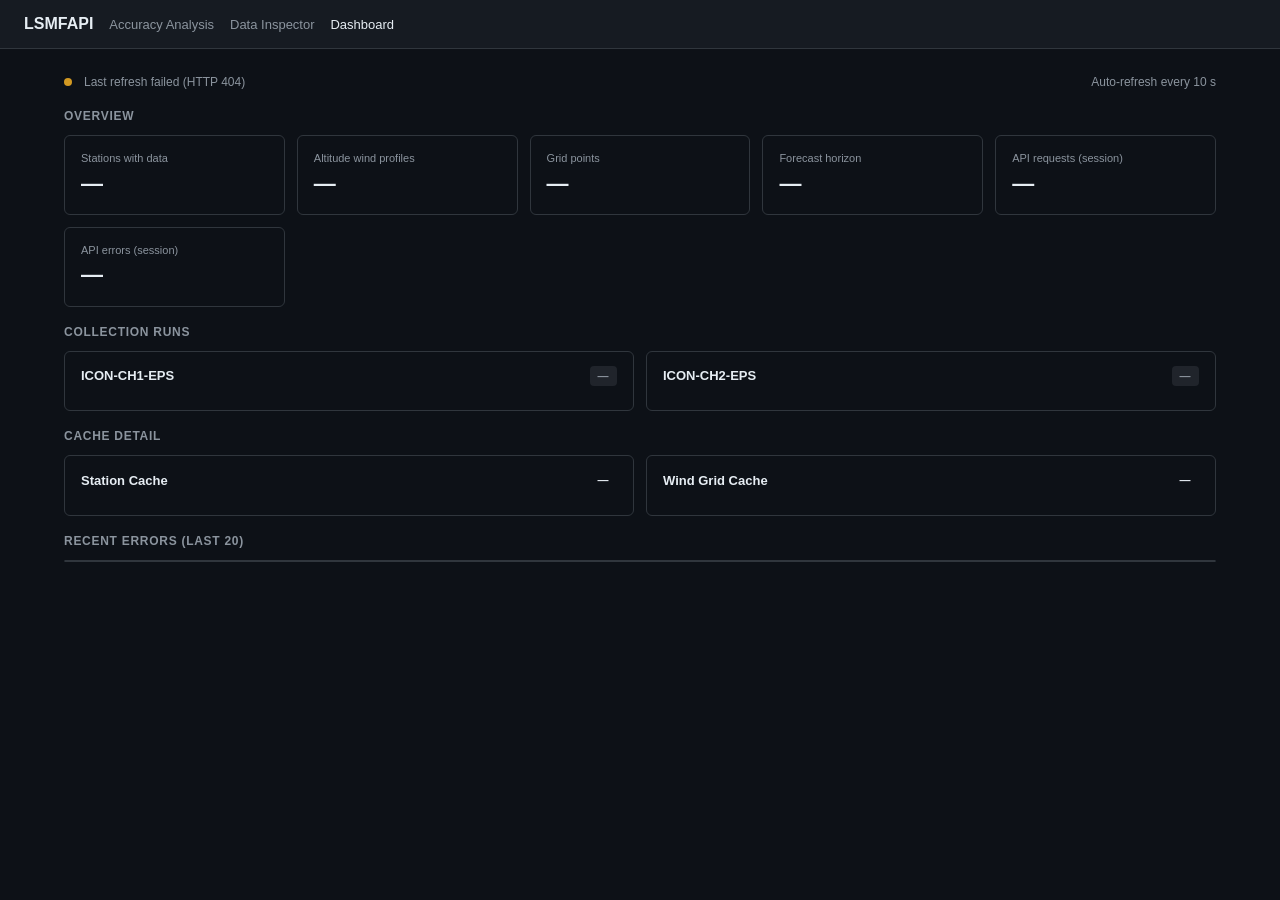
==== static/dashboard.html @ 5704155c "v0.2.0 — Dashboard, Data Inspector, grid wind fix, cache persistence Features: - Dashboard page (/da" ====
<!DOCTYPE html>
<html lang="en">
<head>
  <meta charset="UTF-8">
  <meta name="viewport" content="width=device-width, initial-scale=1.0">
  <title>LSMFAPI — Dashboard</title>
  <link rel="stylesheet" href="/static/shared.css">
  <style>
    .section-title {
      font-size: 12px;
      font-weight: 600;
      color: var(--text-muted);
      letter-spacing: 0.06em;
      text-transform: uppercase;
      margin-bottom: 10px;
    }

    .stat-grid {
      display: grid;
      grid-template-columns: repeat(auto-fill, minmax(220px, 1fr));
      gap: 12px;
      margin-bottom: 16px;
    }

    .stat-card {
      background: var(--bg);
      border: 1px solid var(--border);
      border-radius: 6px;
      padding: 14px 16px;
    }

    .stat-label {
      font-size: 11px;
      color: var(--text-muted);
      font-weight: 500;
      margin-bottom: 4px;
    }

    .stat-value {
      font-size: 22px;
      font-weight: 600;
      color: var(--text);
      line-height: 1.2;
    }

    .stat-sub {
      font-size: 11px;
      color: var(--text-muted);
      margin-top: 3px;
    }

    .badge {
      display: inline-block;
      border-radius: 4px;
      font-size: 11px;
      font-weight: 600;
      padding: 2px 8px;
      text-transform: uppercase;
      letter-spacing: 0.04em;
    }

    .badge-ok      { background: rgba(63, 185, 80, 0.15); color: var(--success); }
    .badge-warn    { background: rgba(210, 153, 34, 0.15); color: var(--warning); }
    .badge-err     { background: rgba(248, 81, 73, 0.15);  color: var(--danger);  }
    .badge-running { background: rgba(56, 139, 253, 0.15); color: var(--accent);  }
    .badge-idle    { background: rgba(139, 148, 158, 0.15); color: var(--text-muted); }

    .model-grid {
      display: grid;
      grid-template-columns: 1fr 1fr;
      gap: 12px;
      margin-bottom: 16px;
    }

    @media (max-width: 700px) {
      .model-grid { grid-template-columns: 1fr; }
    }

    .model-card {
      background: var(--bg);
      border: 1px solid var(--border);
      border-radius: 6px;
      padding: 14px 16px;
    }

    .model-header {
      display: flex;
      align-items: center;
      justify-content: space-between;
      margin-bottom: 10px;
    }

    .model-name {
      font-size: 13px;
      font-weight: 600;
    }

    .model-row {
      display: flex;
      justify-content: space-between;
      font-size: 12px;
      padding: 3px 0;
      border-bottom: 1px solid var(--border);
    }

    .model-row:last-child { border-bottom: none; }

    .model-row-label { color: var(--text-muted); }

    .progress-wrap {
      margin-top: 8px;
    }

    .progress-bar-bg {
      background: var(--border);
      border-radius: 3px;
      height: 6px;
      overflow: hidden;
    }

    .progress-bar-fill {
      background: var(--accent);
      border-radius: 3px;
      height: 6px;
      transition: width 0.4s ease;
    }

    .progress-label {
      font-size: 11px;
      color: var(--text-muted);
      margin-top: 3px;
    }

    .refresh-bar {
      display: flex;
      align-items: center;
      gap: 12px;
      margin-bottom: 16px;
      font-size: 12px;
      color: var(--text-muted);
    }

    .dot {
      display: inline-block;
      width: 8px;
      height: 8px;
      border-radius: 50%;
      background: var(--success);
    }

    .dot-warn { background: var(--warning); }
    .dot-err  { background: var(--danger); }
  </style>
</head>
<body>
  <header>
    <h1>LSMFAPI</h1>
    <nav>
      <a href="/accuracy">Accuracy Analysis</a>
      <a href="/data" style="margin-left:12px;">Data Inspector</a>
      <a href="/dashboard" class="active" style="margin-left:12px;">Dashboard</a>
    </nav>
  </header>

  <main>
    <div class="refresh-bar">
      <span id="refresh-dot" class="dot"></span>
      <span id="refresh-status">Loading…</span>
      <span style="margin-left:auto;">Auto-refresh every 10 s</span>
    </div>

    <!-- Overview stats -->
    <div class="section-title">Overview</div>
    <div class="stat-grid" id="overview-grid">
      <div class="stat-card"><div class="stat-label">Stations with data</div><div class="stat-value" id="ov-stations">—</div><div class="stat-sub" id="ov-stations-sub"></div></div>
      <div class="stat-card"><div class="stat-label">Altitude wind profiles</div><div class="stat-value" id="ov-altwinds">—</div></div>
      <div class="stat-card"><div class="stat-label">Grid points</div><div class="stat-value" id="ov-grid-pts">—</div><div class="stat-sub" id="ov-grid-sub"></div></div>
      <div class="stat-card"><div class="stat-label">Forecast horizon</div><div class="stat-value" id="ov-horizon">—</div><div class="stat-sub" id="ov-horizon-sub"></div></div>
      <div class="stat-card"><div class="stat-label">API requests (session)</div><div class="stat-value" id="ov-requests">—</div><div class="stat-sub" id="ov-requests-sub"></div></div>
      <div class="stat-card"><div class="stat-label">API errors (session)</div><div class="stat-value" id="ov-errors">—</div><div class="stat-sub" id="ov-errors-sub"></div></div>
    </div>

    <!-- Collection runs -->
    <div class="section-title">Collection Runs</div>
    <div class="model-grid">
      <div class="model-card" id="col-ch1">
        <div class="model-header">
          <span class="model-name">ICON-CH1-EPS</span>
          <span class="badge badge-idle" id="col-ch1-badge">—</span>
        </div>
        <div id="col-ch1-progress" style="display:none;" class="progress-wrap">
          <div class="progress-bar-bg"><div class="progress-bar-fill" id="col-ch1-bar" style="width:0%"></div></div>
          <div class="progress-label" id="col-ch1-prog-label"></div>
        </div>
        <div id="col-ch1-rows"></div>
      </div>
      <div class="model-card" id="col-ch2">
        <div class="model-header">
          <span class="model-name">ICON-CH2-EPS</span>
          <span class="badge badge-idle" id="col-ch2-badge">—</span>
        </div>
        <div id="col-ch2-progress" style="display:none;" class="progress-wrap">
          <div class="progress-bar-bg"><div class="progress-bar-fill" id="col-ch2-bar" style="width:0%"></div></div>
          <div class="progress-label" id="col-ch2-prog-label"></div>
        </div>
        <div id="col-ch2-rows"></div>
      </div>
    </div>

    <!-- Cache detail -->
    <div class="section-title">Cache Detail</div>
    <div class="model-grid">
      <div class="model-card">
        <div class="model-header">
          <span class="model-name">Station Cache</span>
          <span class="badge" id="cache-station-badge">—</span>
        </div>
        <div id="cache-station-rows"></div>
      </div>
      <div class="model-card">
        <div class="model-header">
          <span class="model-name">Wind Grid Cache</span>
          <span class="badge" id="cache-grid-badge">—</span>
        </div>
        <div id="cache-grid-rows"></div>
      </div>
    </div>

    <!-- Recent errors -->
    <div class="section-title">Recent Errors (last 20)</div>
    <div class="card" style="padding:0;overflow:hidden;">
      <div id="errors-empty" class="muted" style="padding:16px;display:none;">No errors recorded this session.</div>
      <table id="errors-table" style="display:none;">
        <thead>
          <tr>
            <th>Time</th>
            <th>Method</th>
            <th>Path</th>
            <th>Status</th>
            <th>Detail</th>
          </tr>
        </thead>
        <tbody id="errors-tbody"></tbody>
      </table>
    </div>
  </main>

  <script src="/static/dashboard.js"></script>
</body>
</html>
---- static/shared.css ----
*, *::before, *::after {
  box-sizing: border-box;
  margin: 0;
  padding: 0;
}

:root {
  --bg: #0d1117;
  --surface: #161b22;
  --border: #30363d;
  --text: #e6edf3;
  --text-muted: #8b949e;
  --accent: #388bfd;
  --accent-hover: #58a6ff;
  --danger: #f85149;
  --success: #3fb950;
  --warning: #d29922;
}

body {
  background: var(--bg);
  color: var(--text);
  font-family: -apple-system, BlinkMacSystemFont, "Segoe UI", sans-serif;
  font-size: 14px;
  line-height: 1.5;
}

a {
  color: var(--accent);
  text-decoration: none;
}

a:hover {
  color: var(--accent-hover);
  text-decoration: underline;
}

header {
  background: var(--surface);
  border-bottom: 1px solid var(--border);
  padding: 12px 24px;
  display: flex;
  align-items: center;
  gap: 16px;
}

header h1 {
  font-size: 16px;
  font-weight: 600;
}

nav a {
  color: var(--text-muted);
  font-size: 13px;
}

nav a:hover,
nav a.active {
  color: var(--text);
  text-decoration: none;
}

main {
  max-width: 1200px;
  margin: 0 auto;
  padding: 24px;
}

.card {
  background: var(--surface);
  border: 1px solid var(--border);
  border-radius: 6px;
  padding: 16px;
  margin-bottom: 16px;
}

.form-row {
  display: flex;
  gap: 12px;
  align-items: flex-end;
  flex-wrap: wrap;
}

.form-group {
  display: flex;
  flex-direction: column;
  gap: 4px;
}

label {
  font-size: 12px;
  color: var(--text-muted);
  font-weight: 500;
}

select,
input[type="date"],
input[type="text"],
input[type="number"] {
  background: var(--bg);
  border: 1px solid var(--border);
  border-radius: 6px;
  color: var(--text);
  font-size: 13px;
  padding: 6px 10px;
  min-width: 160px;
}

select:focus,
input:focus {
  outline: none;
  border-color: var(--accent);
}

button {
  background: var(--accent);
  border: none;
  border-radius: 6px;
  color: #fff;
  cursor: pointer;
  font-size: 13px;
  font-weight: 500;
  padding: 7px 16px;
  white-space: nowrap;
}

button:hover {
  background: var(--accent-hover);
}

button:disabled {
  opacity: 0.5;
  cursor: not-allowed;
}

table {
  width: 100%;
  border-collapse: collapse;
  font-size: 13px;
}

th {
  background: var(--bg);
  border-bottom: 1px solid var(--border);
  color: var(--text-muted);
  font-weight: 500;
  padding: 8px 12px;
  text-align: left;
}

td {
  border-bottom: 1px solid var(--border);
  padding: 8px 12px;
}

tr:last-child td {
  border-bottom: none;
}

.error {
  color: var(--danger);
  font-size: 13px;
}

.muted {
  color: var(--text-muted);
}

.chart-container {
  position: relative;
  height: 280px;
  width: 100%;
}
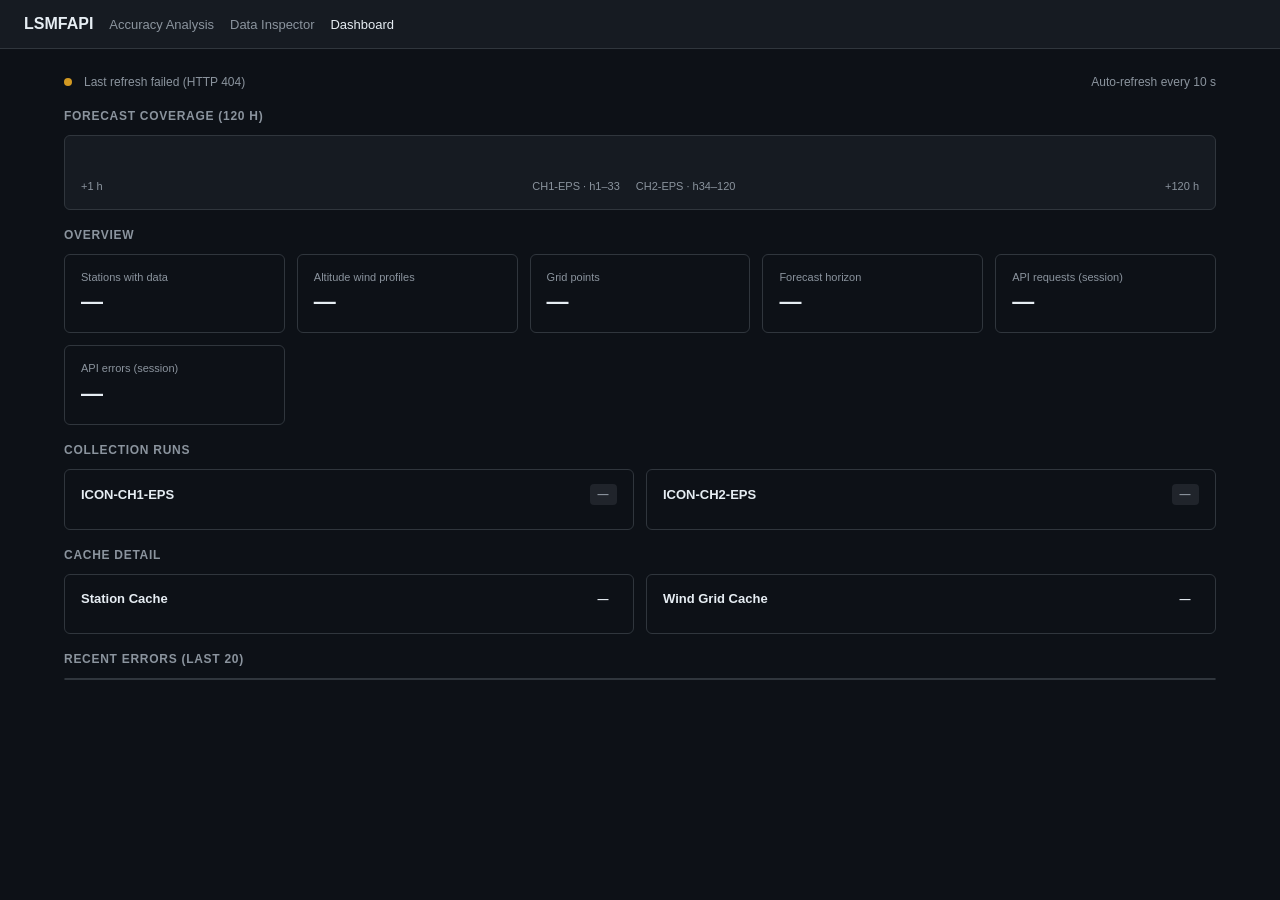
==== commit f528355c: "leftover commits" ====
--- a/static/dashboard.html
+++ b/static/dashboard.html
@@ -150,6 +150,50 @@
 
     .dot-warn { background: var(--warning); }
     .dot-err  { background: var(--danger); }
+
+    /* ── Forecast coverage bar ── */
+    .coverage-bar {
+      display: flex;
+      align-items: stretch;
+      gap: 2px;
+      height: 22px;
+    }
+
+    .cov-seg {
+      flex: 1;
+      border-radius: 2px;
+      background: var(--danger);
+      cursor: default;
+      transition: opacity 0.15s;
+    }
+    .cov-seg:hover { opacity: 0.65; }
+    .cov-seg.ok    { background: var(--success); }
+
+    .cov-divider {
+      width: 8px;
+      flex-shrink: 0;
+      display: flex;
+      align-items: center;
+      justify-content: center;
+      color: var(--border);
+      font-size: 10px;
+    }
+
+    .coverage-labels {
+      display: flex;
+      justify-content: space-between;
+      font-size: 11px;
+      color: var(--text-muted);
+      margin-top: 6px;
+    }
+
+    .coverage-labels .cov-center {
+      display: flex;
+      gap: 0;
+      flex: 1;
+      justify-content: center;
+      gap: 16px;
+    }
   </style>
 </head>
 <body>
@@ -167,6 +211,20 @@
       <span id="refresh-dot" class="dot"></span>
       <span id="refresh-status">Loading…</span>
       <span style="margin-left:auto;">Auto-refresh every 10 s</span>
+    </div>
+
+    <!-- Forecast Coverage Bar -->
+    <div class="section-title">Forecast Coverage (120 h)</div>
+    <div class="card" style="padding: 14px 16px; margin-bottom: 16px;">
+      <div class="coverage-bar" id="coverage-bar"></div>
+      <div class="coverage-labels">
+        <span>+1 h</span>
+        <div class="cov-center">
+          <span id="cov-ch1-lbl">CH1-EPS · h1–33</span>
+          <span id="cov-ch2-lbl">CH2-EPS · h34–120</span>
+        </div>
+        <span>+120 h</span>
+      </div>
     </div>
 
     <!-- Overview stats -->
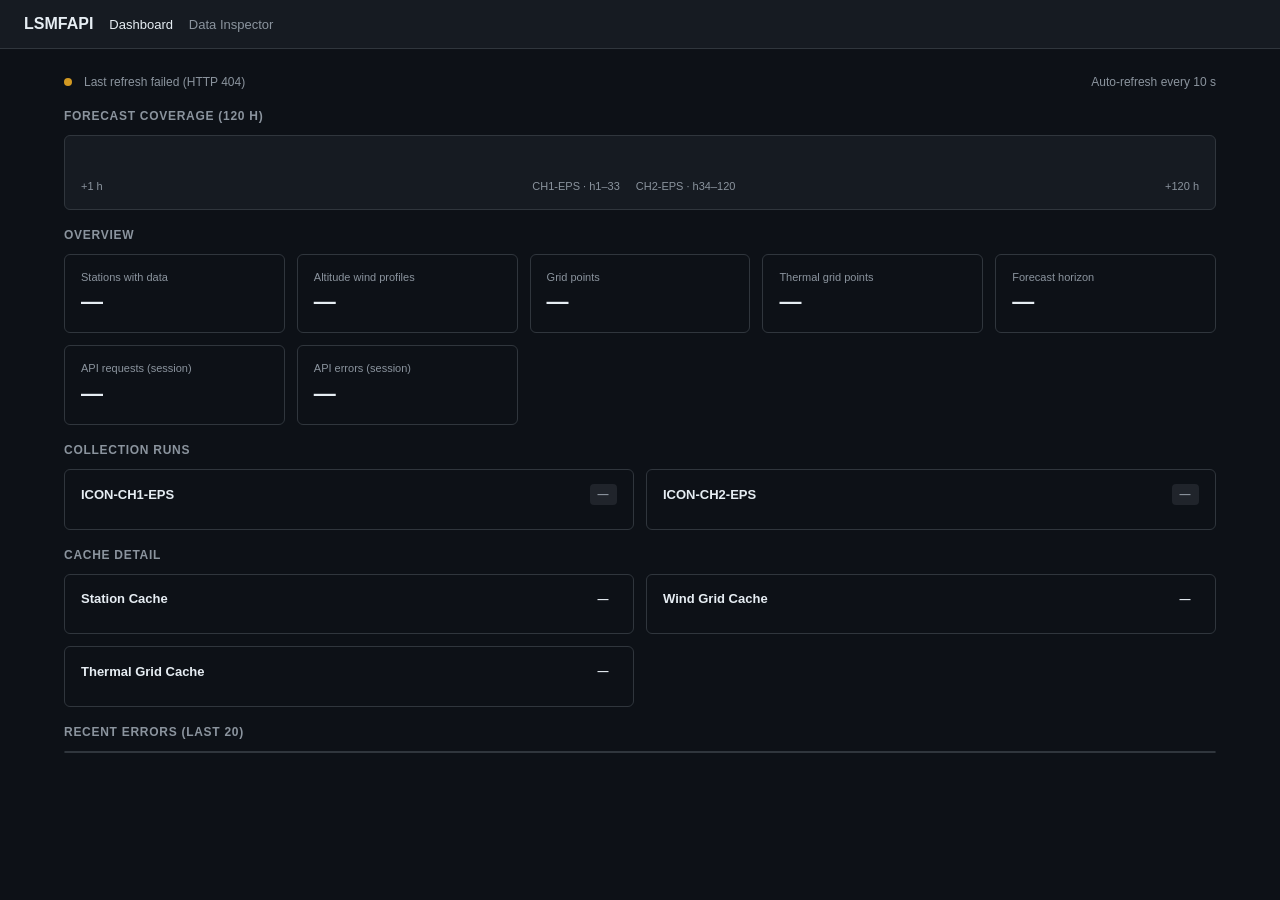
==== commit e6c19519: "feat(v0.3.2): thermal grid endpoint, accuracy GUI removal, router consolidation - Add LCL_ML, LFC_ML" ====
--- a/static/dashboard.html
+++ b/static/dashboard.html
@@ -200,9 +200,8 @@
   <header>
     <h1>LSMFAPI</h1>
     <nav>
-      <a href="/accuracy">Accuracy Analysis</a>
+      <a href="/dashboard" class="active">Dashboard</a>
       <a href="/data" style="margin-left:12px;">Data Inspector</a>
-      <a href="/dashboard" class="active" style="margin-left:12px;">Dashboard</a>
     </nav>
   </header>
 
@@ -233,6 +232,7 @@
       <div class="stat-card"><div class="stat-label">Stations with data</div><div class="stat-value" id="ov-stations">—</div><div class="stat-sub" id="ov-stations-sub"></div></div>
       <div class="stat-card"><div class="stat-label">Altitude wind profiles</div><div class="stat-value" id="ov-altwinds">—</div></div>
       <div class="stat-card"><div class="stat-label">Grid points</div><div class="stat-value" id="ov-grid-pts">—</div><div class="stat-sub" id="ov-grid-sub"></div></div>
+      <div class="stat-card"><div class="stat-label">Thermal grid points</div><div class="stat-value" id="ov-thermal-pts">—</div><div class="stat-sub" id="ov-thermal-sub"></div></div>
       <div class="stat-card"><div class="stat-label">Forecast horizon</div><div class="stat-value" id="ov-horizon">—</div><div class="stat-sub" id="ov-horizon-sub"></div></div>
       <div class="stat-card"><div class="stat-label">API requests (session)</div><div class="stat-value" id="ov-requests">—</div><div class="stat-sub" id="ov-requests-sub"></div></div>
       <div class="stat-card"><div class="stat-label">API errors (session)</div><div class="stat-value" id="ov-errors">—</div><div class="stat-sub" id="ov-errors-sub"></div></div>
@@ -281,6 +281,13 @@
           <span class="badge" id="cache-grid-badge">—</span>
         </div>
         <div id="cache-grid-rows"></div>
+      </div>
+      <div class="model-card">
+        <div class="model-header">
+          <span class="model-name">Thermal Grid Cache</span>
+          <span class="badge" id="cache-thermal-badge">—</span>
+        </div>
+        <div id="cache-thermal-rows"></div>
       </div>
     </div>
 
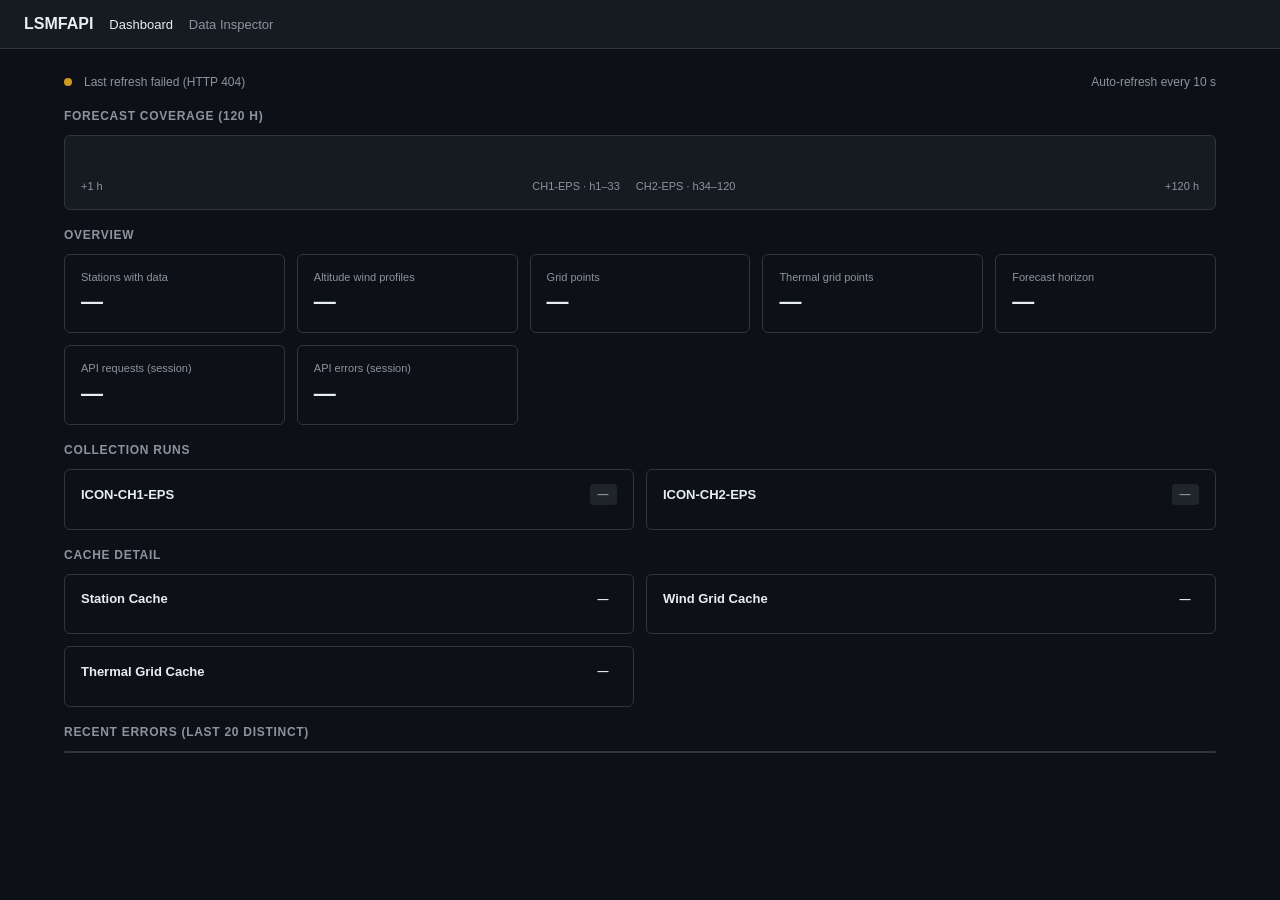
==== commit e92f13c8: "fix(telemetry): P1-2 aggregate error ring, fix log levels (v0.3.12) The error deque was 100% saturat" ====
--- a/static/dashboard.html
+++ b/static/dashboard.html
@@ -292,16 +292,17 @@
     </div>
 
     <!-- Recent errors -->
-    <div class="section-title">Recent Errors (last 20)</div>
+    <div class="section-title">Recent Errors (last 20 distinct)</div>
     <div class="card" style="padding:0;overflow:hidden;">
       <div id="errors-empty" class="muted" style="padding:16px;display:none;">No errors recorded this session.</div>
       <table id="errors-table" style="display:none;">
         <thead>
           <tr>
-            <th>Time</th>
+            <th>Last seen</th>
             <th>Method</th>
             <th>Path</th>
             <th>Status</th>
+            <th>Count</th>
             <th>Detail</th>
           </tr>
         </thead>
